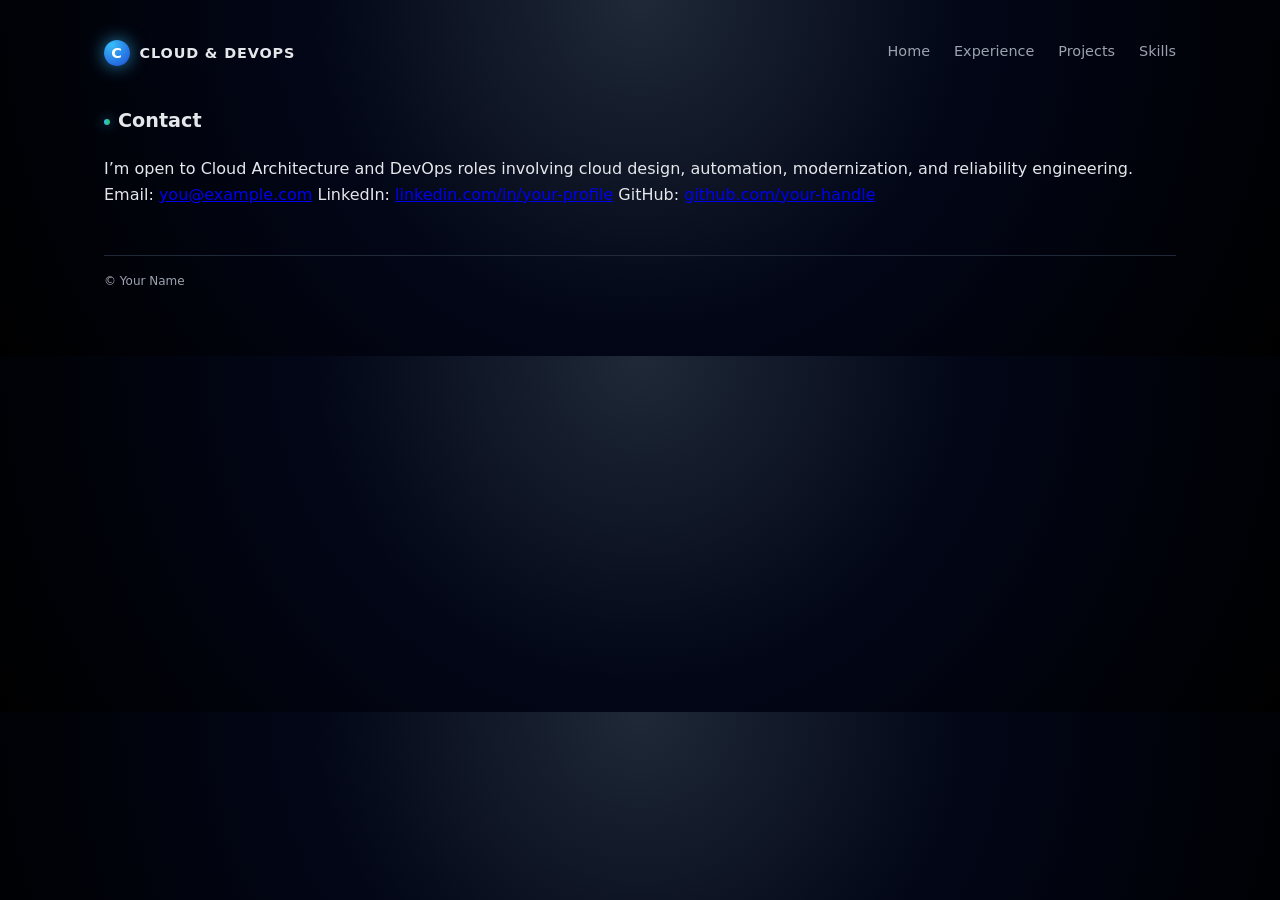
==== contact.html @ 9b435bad "Create contact.html" ====
<!DOCTYPE html>
<html lang="en">
<head>
  <meta charset="UTF-8" />
  <title>Contact — Cloud Architect & DevOps</title>
  <link rel="stylesheet" href="styles.css" />
</head>
<body>
  <main>
    <header>
      <div class="logo">
        <div class="logo-mark">C</div>
        <span>Cloud & DevOps</span>
      </div>
      <nav>
        <a href="index.html">Home</a>
        <a href="experience.html">Experience</a>
        <a href="projects.html">Projects</a>
        <a href="skills.html">Skills</a>
      </nav>
    </header>

    <h2 class="section-title"><span></span>Contact</h2>

    <p class="contact-text">
      I’m open to Cloud Architecture and DevOps roles involving cloud design, automation,
      modernization, and reliability engineering.
    </p>

    <div class="contact-list">
      <span>Email: <a href="mailto:you@example.com">you@example.com</a></span>
      <span>LinkedIn: <a href="#">linkedin.com/in/your-profile</a></span>
      <span>GitHub: <a href="#">github.com/your-handle</a></span>
    </div>

    <footer>
      <span>© <span id="year"></span> Your Name</span>
    </footer>
  </main>
  <script src="script.js"></script>
</body>
</html>
---- styles.css ----
/* === Global Theme === */
:root {
  --bg: #050816;
  --bg-alt: #0b1020;
  --accent: #38bdf8;
  --accent2: #22c55e;
  --text: #e5e7eb;
  --muted: #9ca3af;
  --card: #111827;
  --border: #1f2937;
  --font: system-ui, -apple-system, BlinkMacSystemFont, "SF Pro Text", sans-serif;
}

* {
  margin: 0;
  padding: 0;
  box-sizing: border-box;
}

body {
  font-family: var(--font);
  background: radial-gradient(circle at top, #1f2937 0, #020617 45%, #000 100%);
  color: var(--text);
  line-height: 1.6;
}

/* === Layout === */
main {
  max-width: 1120px;
  margin: 0 auto;
  padding: 2.5rem 1.5rem 4rem;
}

/* === Navigation === */
header {
  display: flex;
  justify-content: space-between;
  align-items: center;
  margin-bottom: 2.5rem;
}

.logo {
  display: flex;
  align-items: center;
  gap: 0.6rem;
  font-weight: 600;
  letter-spacing: 0.06em;
  text-transform: uppercase;
  font-size: 0.9rem;
}

.logo-mark {
  width: 26px;
  height: 26px;
  border-radius: 999px;
  background: radial-gradient(circle at 30% 20%, #38bdf8, #1d4ed8);
  display: flex;
  align-items: center;
  justify-content: center;
  color: white;
  box-shadow: 0 0 18px rgba(56, 189, 248, 0.7);
}

nav {
  display: flex;
  gap: 1.5rem;
  font-size: 0.9rem;
  color: var(--muted);
}

nav a {
  color: inherit;
  text-decoration: none;
  position: relative;
  padding-bottom: 0.2rem;
}

nav a::after {
  content: "";
  position: absolute;
  left: 0;
  bottom: 0;
  width: 0;
  height: 2px;
  background: linear-gradient(to right, var(--accent), var(--accent2));
  transition: width 0.2s ease-out;
}

nav a:hover::after {
  width: 100%;
}

/* === Section Titles === */
.section-title {
  font-size: 1.2rem;
  font-weight: 600;
  margin-bottom: 1.2rem;
  display: flex;
  align-items: center;
  gap: 0.5rem;
}

.section-title span {
  width: 6px;
  height: 6px;
  border-radius: 999px;
  background: linear-gradient(to right, var(--accent), var(--accent2));
  box-shadow: 0 0 12px rgba(56, 189, 248, 0.7);
}

/* === Cards, grids, timelines, etc. === */
/* (same styling as before — I can expand these if you want more detail) */

footer {
  margin-top: 3rem;
  font-size: 0.75rem;
  color: var(--muted);
  display: flex;
  justify-content: space-between;
  border-top: 1px solid var(--border);
  padding-top: 1rem;
}
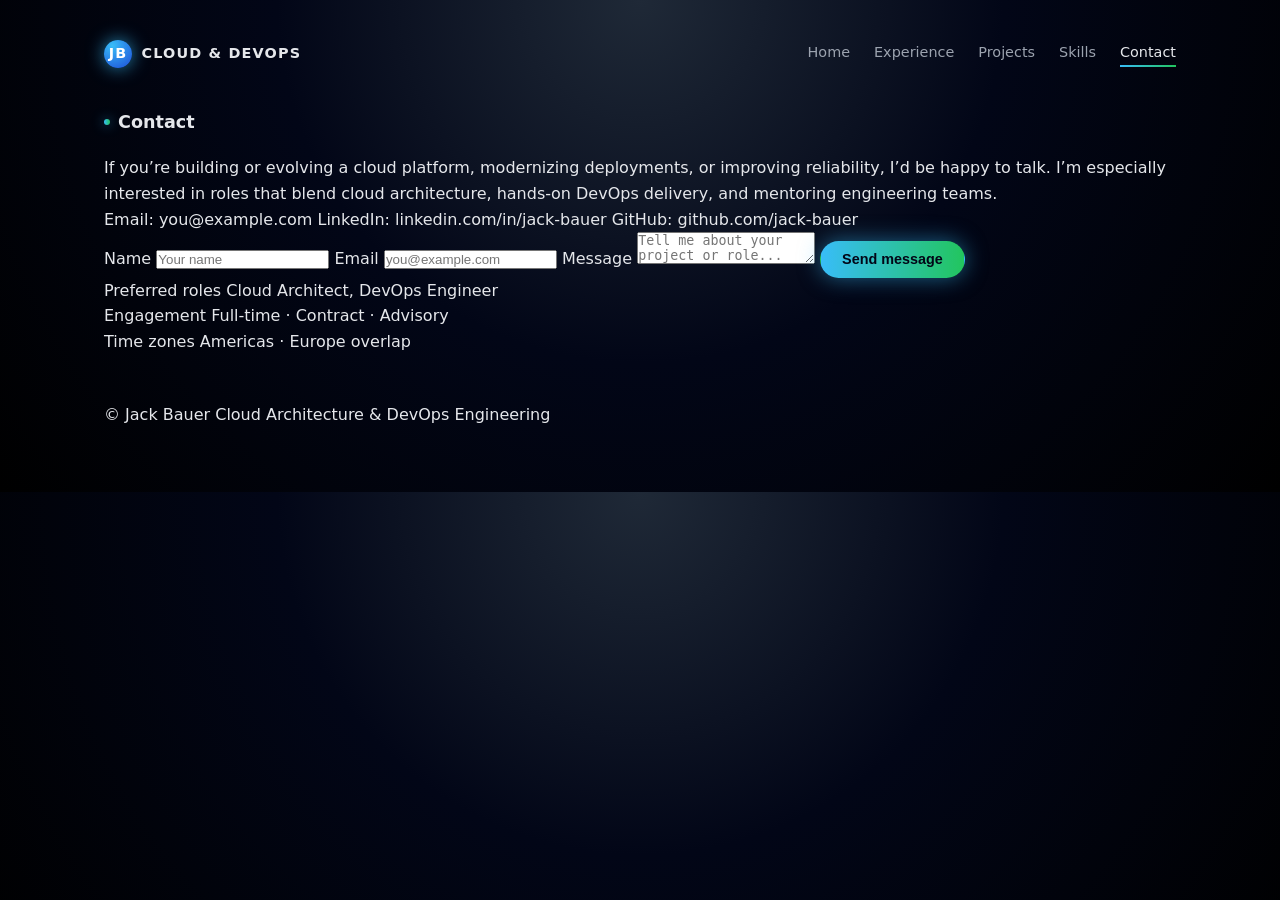
==== commit d00aa8ec: "Update contact.html" ====
--- a/contact.html
+++ b/contact.html
@@ -2,14 +2,15 @@
 <html lang="en">
 <head>
   <meta charset="UTF-8" />
-  <title>Contact — Cloud Architect & DevOps</title>
+  <title>Contact — Jack Bauer | Cloud Architect & DevOps Engineer</title>
+  <meta name="viewport" content="width=device-width, initial-scale=1" />
   <link rel="stylesheet" href="styles.css" />
 </head>
 <body>
   <main>
     <header>
       <div class="logo">
-        <div class="logo-mark">C</div>
+        <div class="logo-mark">JB</div>
         <span>Cloud & DevOps</span>
       </div>
       <nav>
@@ -17,26 +18,65 @@
         <a href="experience.html">Experience</a>
         <a href="projects.html">Projects</a>
         <a href="skills.html">Skills</a>
+        <a href="contact.html" class="active">Contact</a>
       </nav>
     </header>
 
-    <h2 class="section-title"><span></span>Contact</h2>
+    <section class="reveal">
+      <h2 class="section-title"><span></span>Contact</h2>
+      <div class="contact">
+        <div>
+          <p class="contact-text">
+            If you’re building or evolving a cloud platform, modernizing deployments, or improving reliability,
+            I’d be happy to talk. I’m especially interested in roles that blend cloud architecture, hands‑on DevOps
+            delivery, and mentoring engineering teams.
+          </p>
+          <div class="contact-list">
+            <span>Email: <a href="mailto:you@example.com">you@example.com</a></span>
+            <span>LinkedIn: <a href="#" target="_blank" rel="noreferrer">linkedin.com/in/jack-bauer</a></span>
+            <span>GitHub: <a href="#" target="_blank" rel="noreferrer">github.com/jack-bauer</a></span>
+          </div>
 
-    <p class="contact-text">
-      I’m open to Cloud Architecture and DevOps roles involving cloud design, automation,
-      modernization, and reliability engineering.
-    </p>
+          <form class="contact-form">
+            <label>
+              Name
+              <input type="text" name="name" placeholder="Your name" />
+            </label>
+            <label>
+              Email
+              <input type="email" name="email" placeholder="you@example.com" />
+            </label>
+            <label>
+              Message
+              <textarea name="message" placeholder="Tell me about your project or role..."></textarea>
+            </label>
+            <button type="submit" class="btn-primary">Send message</button>
+          </form>
+        </div>
 
-    <div class="contact-list">
-      <span>Email: <a href="mailto:you@example.com">you@example.com</a></span>
-      <span>LinkedIn: <a href="#">linkedin.com/in/your-profile</a></span>
-      <span>GitHub: <a href="#">github.com/your-handle</a></span>
-    </div>
+        <aside class="contact-card">
+          <div class="contact-card-row">
+            <span class="contact-card-label">Preferred roles</span>
+            <span class="contact-card-value">Cloud Architect, DevOps Engineer</span>
+          </div>
+          <div class="contact-card-row">
+            <span class="contact-card-label">Engagement</span>
+            <span class="contact-card-value">Full‑time · Contract · Advisory</span>
+          </div>
+          <div class="contact-card-row">
+            <span class="contact-card-label">Time zones</span>
+            <span class="contact-card-value">Americas · Europe overlap</span>
+          </div>
+        </aside>
+      </div>
+    </section>
 
     <footer>
-      <span>© <span id="year"></span> Your Name</span>
+      <span>© <span id="year"></span> Jack Bauer</span>
+      <span>Cloud Architecture & DevOps Engineering</span>
     </footer>
   </main>
+
   <script src="script.js"></script>
 </body>
 </html>
--- a/styles.css
+++ b/styles.css
@@ -1,16 +1,20 @@
-/* === Global Theme === */
+/* === Theme === */
 :root {
-  --bg: #050816;
-  --bg-alt: #0b1020;
+  --bg: #020617;
+  --bg-alt: #050816;
   --accent: #38bdf8;
+  --accent-soft: rgba(56, 189, 248, 0.12);
   --accent2: #22c55e;
   --text: #e5e7eb;
   --muted: #9ca3af;
-  --card: #111827;
-  --border: #1f2937;
+  --card: rgba(15, 23, 42, 0.85);
+  --border: rgba(148, 163, 184, 0.25);
+  --danger: #f97373;
+  --success: #4ade80;
   --font: system-ui, -apple-system, BlinkMacSystemFont, "SF Pro Text", sans-serif;
 }
 
+/* === Reset === */
 * {
   margin: 0;
   padding: 0;
@@ -19,9 +23,16 @@
 
 body {
   font-family: var(--font);
-  background: radial-gradient(circle at top, #1f2937 0, #020617 45%, #000 100%);
+  background:
+    radial-gradient(circle at top, #1f2937 0, #020617 45%, #000 100%);
   color: var(--text);
   line-height: 1.6;
+  -webkit-font-smoothing: antialiased;
+}
+
+a {
+  color: inherit;
+  text-decoration: none;
 }
 
 /* === Layout === */
@@ -31,7 +42,7 @@
   padding: 2.5rem 1.5rem 4rem;
 }
 
-/* === Navigation === */
+/* === Header / Nav === */
 header {
   display: flex;
   justify-content: space-between;
@@ -44,14 +55,14 @@
   align-items: center;
   gap: 0.6rem;
   font-weight: 600;
-  letter-spacing: 0.06em;
+  letter-spacing: 0.08em;
   text-transform: uppercase;
   font-size: 0.9rem;
 }
 
 .logo-mark {
-  width: 26px;
-  height: 26px;
+  width: 28px;
+  height: 28px;
   border-radius: 999px;
   background: radial-gradient(circle at 30% 20%, #38bdf8, #1d4ed8);
   display: flex;
@@ -59,6 +70,7 @@
   justify-content: center;
   color: white;
   box-shadow: 0 0 18px rgba(56, 189, 248, 0.7);
+  font-size: 0.9rem;
 }
 
 nav {
@@ -69,8 +81,6 @@
 }
 
 nav a {
-  color: inherit;
-  text-decoration: none;
   position: relative;
   padding-bottom: 0.2rem;
 }
@@ -90,9 +100,212 @@
   width: 100%;
 }
 
-/* === Section Titles === */
+nav a.active {
+  color: var(--text);
+}
+
+nav a.active::after {
+  width: 100%;
+}
+
+/* === Hero === */
+.hero {
+  display: grid;
+  grid-template-columns: minmax(0, 3fr) minmax(0, 2.2fr);
+  gap: 2.5rem;
+  align-items: center;
+  margin-bottom: 3.5rem;
+}
+
+.hero-title {
+  font-size: clamp(2.4rem, 4vw, 3.2rem);
+  font-weight: 700;
+  letter-spacing: -0.04em;
+  margin-bottom: 1rem;
+}
+
+.hero-title span {
+  background: linear-gradient(to right, var(--accent), var(--accent2));
+  -webkit-background-clip: text;
+  color: transparent;
+}
+
+.hero-subtitle {
+  color: var(--muted);
+  max-width: 34rem;
+  margin-bottom: 1.5rem;
+  font-size: 0.98rem;
+}
+
+.hero-tags {
+  display: flex;
+  flex-wrap: wrap;
+  gap: 0.5rem;
+  margin-bottom: 1.8rem;
+}
+
+.tag {
+  font-size: 0.75rem;
+  padding: 0.25rem 0.7rem;
+  border-radius: 999px;
+  border: 1px solid rgba(148, 163, 184, 0.4);
+  background: rgba(15, 23, 42, 0.7);
+  color: var(--muted);
+  backdrop-filter: blur(10px);
+}
+
+.hero-actions {
+  display: flex;
+  flex-wrap: wrap;
+  gap: 0.75rem;
+}
+
+.btn-primary,
+.btn-ghost {
+  border-radius: 999px;
+  padding: 0.6rem 1.3rem;
+  font-size: 0.9rem;
+  border: 1px solid transparent;
+  cursor: pointer;
+  display: inline-flex;
+  align-items: center;
+  gap: 0.4rem;
+  transition:
+    transform 0.15s ease-out,
+    box-shadow 0.15s ease-out,
+    background 0.15s ease-out,
+    border-color 0.15s ease-out;
+}
+
+.btn-primary {
+  background: linear-gradient(to right, var(--accent), var(--accent2));
+  color: #020617;
+  font-weight: 600;
+  box-shadow: 0 0 22px rgba(56, 189, 248, 0.5);
+}
+
+.btn-primary:hover {
+  transform: translateY(-1px);
+  box-shadow: 0 0 30px rgba(56, 189, 248, 0.7);
+}
+
+.btn-ghost {
+  background: rgba(15, 23, 42, 0.9);
+  border-color: rgba(148, 163, 184, 0.5);
+  color: var(--muted);
+}
+
+.btn-ghost:hover {
+  background: rgba(15, 23, 42, 1);
+  border-color: var(--accent);
+  color: var(--text);
+}
+
+/* === Hero right (photo + meta) === */
+.hero-right {
+  position: relative;
+  padding: 1.4rem;
+  border-radius: 1.4rem;
+  background:
+    radial-gradient(circle at top left, rgba(56, 189, 248, 0.18), transparent 55%),
+    radial-gradient(circle at bottom right, rgba(34, 197, 94, 0.16), transparent 55%),
+    rgba(15, 23, 42, 0.9);
+  border: 1px solid var(--border);
+  box-shadow: 0 24px 60px rgba(15, 23, 42, 0.9);
+  overflow: hidden;
+  backdrop-filter: blur(18px);
+}
+
+.hero-photo-wrapper {
+  position: relative;
+  width: 110px;
+  height: 110px;
+  border-radius: 999px;
+  padding: 3px;
+  background: conic-gradient(from 180deg, var(--accent), var(--accent2), var(--accent));
+  margin-bottom: 1rem;
+  animation: spin-slow 18s linear infinite;
+}
+
+.hero-photo-inner {
+  width: 100%;
+  height: 100%;
+  border-radius: inherit;
+  background: #020617;
+  display: flex;
+  align-items: center;
+  justify-content: center;
+  overflow: hidden;
+}
+
+.hero-photo-inner img {
+  width: 100%;
+  height: 100%;
+  object-fit: cover;
+}
+
+.hero-name {
+  font-weight: 600;
+  margin-bottom: 0.15rem;
+}
+
+.hero-role {
+  font-size: 0.9rem;
+  color: var(--muted);
+  margin-bottom: 1.2rem;
+}
+
+.hero-meta {
+  display: grid;
+  grid-template-columns: repeat(2, minmax(0, 1fr));
+  gap: 0.75rem;
+  margin-bottom: 1.2rem;
+  font-size: 0.8rem;
+}
+
+.meta-item {
+  padding: 0.6rem 0.7rem;
+  border-radius: 0.75rem;
+  background: rgba(15, 23, 42, 0.9);
+  border: 1px solid rgba(31, 41, 55, 0.9);
+}
+
+.meta-label {
+  color: var(--muted);
+  font-size: 0.75rem;
+  margin-bottom: 0.1rem;
+}
+
+.meta-value {
+  font-weight: 500;
+  font-size: 0.85rem;
+}
+
+.hero-clouds {
+  margin-top: 0.6rem;
+  padding-top: 0.7rem;
+  border-top: 1px dashed rgba(55, 65, 81, 0.8);
+  display: flex;
+  flex-wrap: wrap;
+  gap: 0.4rem;
+  font-size: 0.72rem;
+  color: var(--muted);
+}
+
+.hero-clouds span {
+  padding: 0.2rem 0.55rem;
+  border-radius: 999px;
+  background: rgba(15, 23, 42, 0.9);
+  border: 1px solid rgba(55, 65, 81, 0.9);
+}
+
+/* === Section titles === */
+section {
+  margin-bottom: 3rem;
+}
+
 .section-title {
-  font-size: 1.2rem;
+  font-size: 1.1rem;
   font-weight: 600;
   margin-bottom: 1.2rem;
   display: flex;
@@ -108,15 +321,83 @@
   box-shadow: 0 0 12px rgba(56, 189, 248, 0.7);
 }
 
-/* === Cards, grids, timelines, etc. === */
-/* (same styling as before — I can expand these if you want more detail) */
-
-footer {
-  margin-top: 3rem;
-  font-size: 0.75rem;
-  color: var(--muted);
+/* === Metrics === */
+.metrics {
+  display: grid;
+  grid-template-columns: repeat(4, minmax(0, 1fr));
+  gap: 1rem;
+}
+
+.metric {
+  background: var(--card);
+  border-radius: 0.9rem;
+  border: 1px solid var(--border);
+  padding: 0.9rem;
+  font-size: 0.8rem;
+  backdrop-filter: blur(14px);
+  box-shadow: 0 18px 40px rgba(15, 23, 42, 0.9);
+}
+
+.metric-label {
+  color: var(--muted);
+  margin-bottom: 0.2rem;
+}
+
+.metric-value {
+  font-size: 1.1rem;
+  font-weight: 600;
+}
+
+.metric-trend {
+  font-size: 0.7rem;
+  margin-top: 0.1rem;
+}
+
+.metric-trend.positive {
+  color: var(--success);
+}
+
+.metric-trend.negative {
+  color: var(--danger);
+}
+
+/* === Timeline (Experience) === */
+.timeline {
+  border-left: 1px solid rgba(55, 65, 81, 0.9);
+  padding-left: 1.2rem;
+  margin-left: 0.4rem;
+  display: grid;
+  gap: 1.6rem;
+}
+
+.timeline-item {
+  position: relative;
+  background: var(--card);
+  border-radius: 1rem;
+  border: 1px solid var(--border);
+  padding: 1rem;
+  box-shadow: 0 18px 40px rgba(15, 23, 42, 0.9);
+}
+
+.timeline-item::before {
+  content: "";
+  position: absolute;
+  left: -1.55rem;
+  top: 1.1rem;
+  width: 11px;
+  height: 11px;
+  border-radius: 999px;
+  background: #020617;
+  border: 2px solid var(--accent);
+  box-shadow: 0 0 10px rgba(56, 189, 248, 0.7);
+}
+
+.timeline-header {
   display: flex;
   justify-content: space-between;
-  border-top: 1px solid var(--border);
-  padding-top: 1rem;
-}
+  gap: 1rem;
+  margin-bottom: 0.3rem;
+}
+
+.timeline-role {
+  font-weight
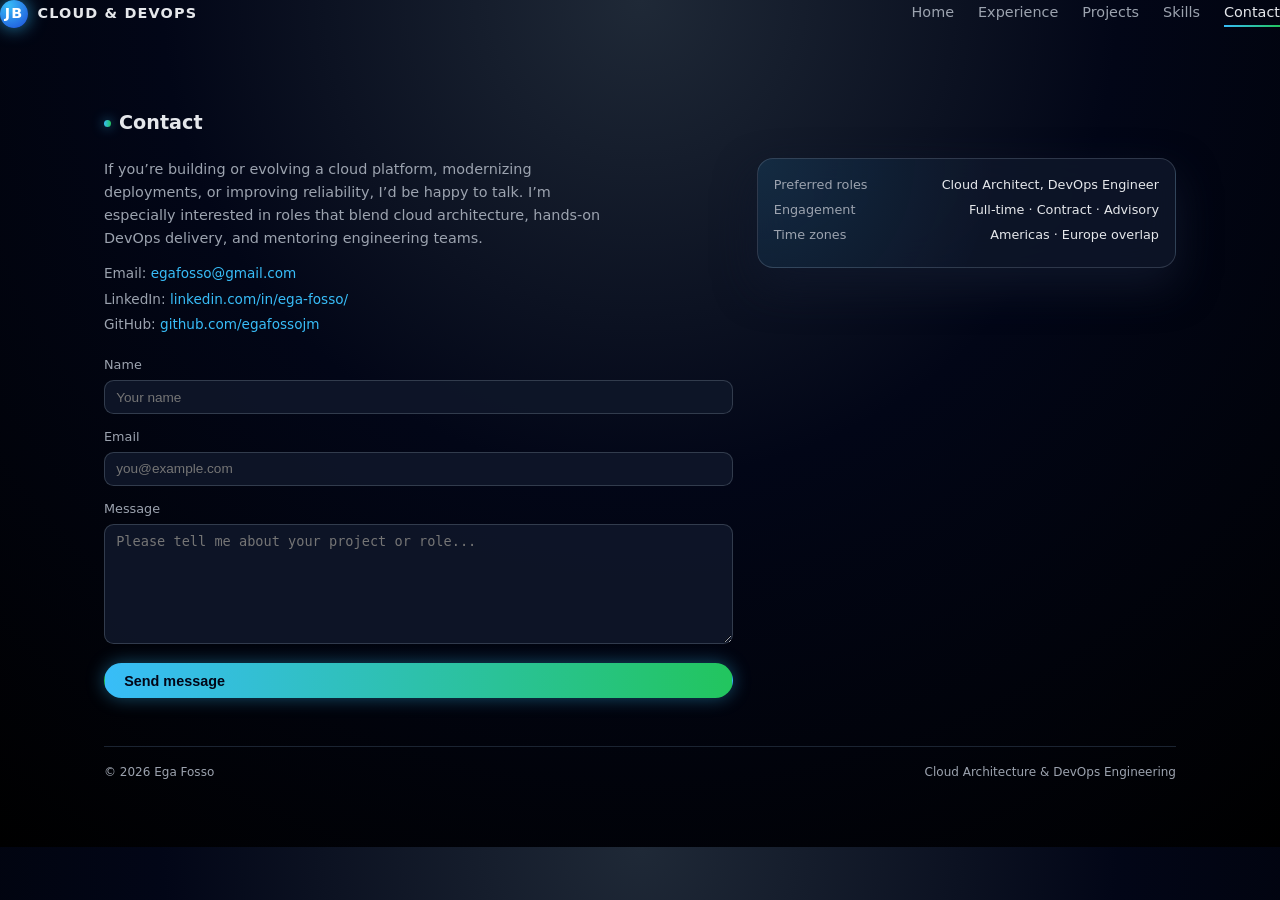
==== commit bcc7acfc: "test partial loaders" ====
--- a/contact.html
+++ b/contact.html
@@ -2,25 +2,15 @@
 <html lang="en">
 <head>
   <meta charset="UTF-8" />
-  <title>Contact — Jack Bauer | Cloud Architect & DevOps Engineer</title>
+  <title>Contact — Ega Fosso | Cloud Architect & DevOps Engineer</title>
   <meta name="viewport" content="width=device-width, initial-scale=1" />
   <link rel="stylesheet" href="styles.css" />
 </head>
 <body>
+  <div id="header"></div>
+  <script src="loader.js"></script>
   <main>
-    <header>
-      <div class="logo">
-        <div class="logo-mark">JB</div>
-        <span>Cloud & DevOps</span>
-      </div>
-      <nav>
-        <a href="index.html">Home</a>
-        <a href="experience.html">Experience</a>
-        <a href="projects.html">Projects</a>
-        <a href="skills.html">Skills</a>
-        <a href="contact.html" class="active">Contact</a>
-      </nav>
-    </header>
+
 
     <section class="reveal">
       <h2 class="section-title"><span></span>Contact</h2>
@@ -32,9 +22,9 @@
             delivery, and mentoring engineering teams.
           </p>
           <div class="contact-list">
-            <span>Email: <a href="mailto:you@example.com">you@example.com</a></span>
-            <span>LinkedIn: <a href="#" target="_blank" rel="noreferrer">linkedin.com/in/jack-bauer</a></span>
-            <span>GitHub: <a href="#" target="_blank" rel="noreferrer">github.com/jack-bauer</a></span>
+            <span>Email: <a href="mailto:egafosso@gmail.com">egafosso@gmail.com</a></span>
+            <span>LinkedIn: <a href="https://www.linkedin.com/in/ega-fosso/" target="_blank" rel="noreferrer">linkedin.com/in/ega-fosso/</a></span>
+            <span>GitHub: <a href="https://github.com/egafossojm" target="_blank" rel="noreferrer">github.com/egafossojm</a></span>
           </div>
 
           <form class="contact-form">
@@ -48,7 +38,7 @@
             </label>
             <label>
               Message
-              <textarea name="message" placeholder="Tell me about your project or role..."></textarea>
+              <textarea name="message" placeholder="Please tell me about your project or role..."></textarea>
             </label>
             <button type="submit" class="btn-primary">Send message</button>
           </form>
@@ -72,7 +62,7 @@
     </section>
 
     <footer>
-      <span>© <span id="year"></span> Jack Bauer</span>
+      <span>© <span id="year"></span> Ega Fosso</span>
       <span>Cloud Architecture & DevOps Engineering</span>
     </footer>
   </main>
--- a/styles.css
+++ b/styles.css
@@ -1,20 +1,16 @@
-/* === Theme === */
 :root {
   --bg: #020617;
   --bg-alt: #050816;
   --accent: #38bdf8;
+  --accent2: #22c55e;
   --accent-soft: rgba(56, 189, 248, 0.12);
-  --accent2: #22c55e;
   --text: #e5e7eb;
   --muted: #9ca3af;
   --card: rgba(15, 23, 42, 0.85);
   --border: rgba(148, 163, 184, 0.25);
-  --danger: #f97373;
-  --success: #4ade80;
   --font: system-ui, -apple-system, BlinkMacSystemFont, "SF Pro Text", sans-serif;
 }
 
-/* === Reset === */
 * {
   margin: 0;
   padding: 0;
@@ -35,14 +31,14 @@
   text-decoration: none;
 }
 
-/* === Layout === */
 main {
   max-width: 1120px;
   margin: 0 auto;
   padding: 2.5rem 1.5rem 4rem;
 }
 
-/* === Header / Nav === */
+/* ====== Header / Nav ====== */
+
 header {
   display: flex;
   justify-content: space-between;
@@ -108,17 +104,40 @@
   width: 100%;
 }
 
-/* === Hero === */
+/* ====== Sections / Titles ====== */
+
+section {
+  margin-bottom: 3rem;
+}
+
+.section-title {
+  font-size: 1.2rem;
+  font-weight: 600;
+  margin-bottom: 1.2rem;
+  display: flex;
+  align-items: center;
+  gap: 0.5rem;
+}
+
+.section-title span {
+  width: 7px;
+  height: 7px;
+  border-radius: 999px;
+  background: linear-gradient(to right, var(--accent), var(--accent2));
+  box-shadow: 0 0 12px rgba(56, 189, 248, 0.7);
+}
+
+/* ====== Hero (Home) ====== */
+
 .hero {
   display: grid;
   grid-template-columns: minmax(0, 3fr) minmax(0, 2.2fr);
   gap: 2.5rem;
   align-items: center;
-  margin-bottom: 3.5rem;
 }
 
 .hero-title {
-  font-size: clamp(2.4rem, 4vw, 3.2rem);
+  font-size: clamp(2.4rem, 4vw, 3.1rem);
   font-weight: 700;
   letter-spacing: -0.04em;
   margin-bottom: 1rem;
@@ -146,12 +165,11 @@
 
 .tag {
   font-size: 0.75rem;
-  padding: 0.25rem 0.7rem;
+  padding: 0.25rem 0.6rem;
   border-radius: 999px;
   border: 1px solid rgba(148, 163, 184, 0.4);
   background: rgba(15, 23, 42, 0.7);
   color: var(--muted);
-  backdrop-filter: blur(10px);
 }
 
 .hero-actions {
@@ -163,7 +181,7 @@
 .btn-primary,
 .btn-ghost {
   border-radius: 999px;
-  padding: 0.6rem 1.3rem;
+  padding: 0.55rem 1.2rem;
   font-size: 0.9rem;
   border: 1px solid transparent;
   cursor: pointer;
@@ -181,12 +199,12 @@
   background: linear-gradient(to right, var(--accent), var(--accent2));
   color: #020617;
   font-weight: 600;
-  box-shadow: 0 0 22px rgba(56, 189, 248, 0.5);
+  box-shadow: 0 0 18px rgba(56, 189, 248, 0.4);
 }
 
 .btn-primary:hover {
   transform: translateY(-1px);
-  box-shadow: 0 0 30px rgba(56, 189, 248, 0.7);
+  box-shadow: 0 0 26px rgba(56, 189, 248, 0.6);
 }
 
 .btn-ghost {
@@ -201,7 +219,8 @@
   color: var(--text);
 }
 
-/* === Hero right (photo + meta) === */
+/* Hero right (photo + card) */
+
 .hero-right {
   position: relative;
   padding: 1.4rem;
@@ -218,24 +237,21 @@
 
 .hero-photo-wrapper {
   position: relative;
-  width: 110px;
-  height: 110px;
+  width: 120px;
+  height: 120px;
   border-radius: 999px;
   padding: 3px;
   background: conic-gradient(from 180deg, var(--accent), var(--accent2), var(--accent));
   margin-bottom: 1rem;
-  animation: spin-slow 18s linear infinite;
+  animation: float 6s ease-in-out infinite;
 }
 
 .hero-photo-inner {
   width: 100%;
   height: 100%;
   border-radius: inherit;
+  overflow: hidden;
   background: #020617;
-  display: flex;
-  align-items: center;
-  justify-content: center;
-  overflow: hidden;
 }
 
 .hero-photo-inner img {
@@ -252,7 +268,13 @@
 .hero-role {
   font-size: 0.9rem;
   color: var(--muted);
-  margin-bottom: 1.2rem;
+  margin-bottom: 0.8rem;
+}
+
+.hero-bio {
+  font-size: 0.85rem;
+  color: #d1d5db;
+  margin-bottom: 1rem;
 }
 
 .hero-meta {
@@ -299,29 +321,8 @@
   border: 1px solid rgba(55, 65, 81, 0.9);
 }
 
-/* === Section titles === */
-section {
-  margin-bottom: 3rem;
-}
-
-.section-title {
-  font-size: 1.1rem;
-  font-weight: 600;
-  margin-bottom: 1.2rem;
-  display: flex;
-  align-items: center;
-  gap: 0.5rem;
-}
-
-.section-title span {
-  width: 6px;
-  height: 6px;
-  border-radius: 999px;
-  background: linear-gradient(to right, var(--accent), var(--accent2));
-  box-shadow: 0 0 12px rgba(56, 189, 248, 0.7);
-}
-
-/* === Metrics === */
+/* ====== Metrics (Home) ====== */
+
 .metrics {
   display: grid;
   grid-template-columns: repeat(4, minmax(0, 1fr));
@@ -332,10 +333,9 @@
   background: var(--card);
   border-radius: 0.9rem;
   border: 1px solid var(--border);
-  padding: 0.9rem;
+  padding: 0.8rem;
   font-size: 0.8rem;
-  backdrop-filter: blur(14px);
-  box-shadow: 0 18px 40px rgba(15, 23, 42, 0.9);
+  backdrop-filter: blur(16px);
 }
 
 .metric-label {
@@ -351,17 +351,11 @@
 .metric-trend {
   font-size: 0.7rem;
   margin-top: 0.1rem;
-}
-
-.metric-trend.positive {
-  color: var(--success);
-}
-
-.metric-trend.negative {
-  color: var(--danger);
-}
-
-/* === Timeline (Experience) === */
+  color: #4ade80;
+}
+
+/* ====== Timeline (Experience) ====== */
+
 .timeline {
   border-left: 1px solid rgba(55, 65, 81, 0.9);
   padding-left: 1.2rem;
@@ -376,7 +370,7 @@
   border-radius: 1rem;
   border: 1px solid var(--border);
   padding: 1rem;
-  box-shadow: 0 18px 40px rgba(15, 23, 42, 0.9);
+  backdrop-filter: blur(16px);
 }
 
 .timeline-item::before {
@@ -400,4 +394,330 @@
 }
 
 .timeline-role {
-  font-weight
+  font-weight: 500;
+  font-size: 0.95rem;
+}
+
+.timeline-company {
+  color: var(--muted);
+  font-size: 0.85rem;
+}
+
+.timeline-meta {
+  font-size: 0.78rem;
+  color: var(--muted);
+  margin-bottom: 0.4rem;
+}
+
+.timeline-body {
+  font-size: 0.85rem;
+  color: #d1d5db;
+}
+
+.timeline-body ul {
+  margin-top: 0.3rem;
+  padding-left: 1.1rem;
+}
+
+.timeline-body li {
+  margin-bottom: 0.2rem;
+}
+
+/* ====== Cards / Grid (Projects) ====== */
+
+.grid {
+  display: grid;
+  grid-template-columns: repeat(3, minmax(0, 1fr));
+  gap: 1.2rem;
+}
+
+.card {
+  background:
+    radial-gradient(circle at top left, var(--accent-soft), transparent 55%),
+    var(--card);
+  border-radius: 1rem;
+  border: 1px solid var(--border);
+  padding: 1rem;
+  font-size: 0.85rem;
+  display: flex;
+  flex-direction: column;
+  gap: 0.5rem;
+  box-shadow: 0 18px 40px rgba(15, 23, 42, 0.9);
+  backdrop-filter: blur(18px);
+  transform: translateY(0);
+  transition: transform 0.18s ease-out, box-shadow 0.18s ease-out, border-color 0.18s ease-out;
+}
+
+.card:hover {
+  transform: translateY(-4px);
+  box-shadow: 0 26px 60px rgba(15, 23, 42, 1);
+  border-color: rgba(56, 189, 248, 0.6);
+}
+
+.card-header {
+  display: flex;
+  justify-content: space-between;
+  align-items: center;
+  gap: 0.5rem;
+}
+
+.card-title {
+  font-weight: 500;
+  font-size: 0.95rem;
+}
+
+.card-pill {
+  font-size: 0.7rem;
+  padding: 0.15rem 0.5rem;
+  border-radius: 999px;
+  background: rgba(15, 23, 42, 0.9);
+  border: 1px solid rgba(55, 65, 81, 0.9);
+  color: var(--muted);
+}
+
+.card-body {
+  color: #d1d5db;
+}
+
+.card-tags {
+  display: flex;
+  flex-wrap: wrap;
+  gap: 0.35rem;
+  margin-top: 0.2rem;
+}
+
+.card-tags span {
+  font-size: 0.7rem;
+  padding: 0.15rem 0.45rem;
+  border-radius: 999px;
+  background: rgba(15, 23, 42, 0.9);
+  border: 1px solid rgba(31, 41, 55, 0.9);
+  color: var(--muted);
+}
+
+.card-links {
+  margin-top: 0.4rem;
+  font-size: 0.78rem;
+  display: flex;
+  gap: 0.7rem;
+}
+
+.card-links a {
+  color: var(--accent);
+}
+
+.card-links a:hover {
+  text-decoration: underline;
+}
+
+/* ====== Skills ====== */
+
+.skills-grid {
+  display: grid;
+  grid-template-columns: repeat(4, minmax(0, 1fr));
+  gap: 1rem;
+  font-size: 0.8rem;
+}
+
+.skills-group {
+  background: var(--card);
+  border-radius: 0.9rem;
+  border: 1px solid var(--border);
+  padding: 0.8rem;
+  backdrop-filter: blur(16px);
+}
+
+.skills-group-title {
+  font-size: 0.8rem;
+  text-transform: uppercase;
+  letter-spacing: 0.08em;
+  color: var(--muted);
+  margin-bottom: 0.4rem;
+}
+
+.skills-group ul {
+  list-style: none;
+}
+
+.skills-group li {
+  margin-bottom: 0.2rem;
+  color: #e5e7eb;
+}
+
+/* ====== Contact ====== */
+
+.contact {
+  display: grid;
+  grid-template-columns: minmax(0, 3fr) minmax(0, 2fr);
+  gap: 1.5rem;
+  align-items: flex-start;
+}
+
+.contact-text {
+  font-size: 0.9rem;
+  color: var(--muted);
+  max-width: 32rem;
+  margin-bottom: 0.8rem;
+}
+
+.contact-list {
+  font-size: 0.85rem;
+  display: grid;
+  gap: 0.25rem;
+}
+
+.contact-list span {
+  color: var(--muted);
+}
+
+.contact-list a {
+  color: var(--accent);
+}
+
+.contact-list a:hover {
+  text-decoration: underline;
+}
+
+.contact-card {
+  background:
+    radial-gradient(circle at top left, var(--accent-soft), transparent 55%),
+    var(--card);
+  border-radius: 1rem;
+  border: 1px solid var(--border);
+  padding: 1rem;
+  font-size: 0.8rem;
+  box-shadow: 0 18px 40px rgba(15, 23, 42, 0.9);
+  backdrop-filter: blur(18px);
+}
+
+.contact-card-row {
+  display: flex;
+  justify-content: space-between;
+  margin-bottom: 0.3rem;
+  gap: 0.5rem;
+}
+
+.contact-card-label {
+  color: var(--muted);
+}
+
+.contact-card-value {
+  font-weight: 500;
+}
+
+.contact-form {
+  margin-top: 1.2rem;
+  display: grid;
+  gap: 0.8rem;
+}
+
+.contact-form label {
+  font-size: 0.8rem;
+  color: var(--muted);
+}
+
+.contact-form input,
+.contact-form textarea {
+  width: 100%;
+  margin-top: 0.25rem;
+  padding: 0.55rem 0.7rem;
+  border-radius: 0.6rem;
+  border: 1px solid rgba(55, 65, 81, 0.9);
+  background: rgba(15, 23, 42, 0.9);
+  color: var(--text);
+  font-size: 0.85rem;
+}
+
+.contact-form textarea {
+  min-height: 120px;
+  resize: vertical;
+}
+
+/* ====== Footer ====== */
+
+footer {
+  margin-top: 3rem;
+  font-size: 0.75rem;
+  color: var(--muted);
+  display: flex;
+  justify-content: space-between;
+  gap: 1rem;
+  border-top: 1px solid rgba(31, 41, 55, 0.9);
+  padding-top: 1rem;
+}
+
+/* ====== Animations / Scroll reveal ====== */
+
+@keyframes fade-up {
+  from {
+    opacity: 0;
+    transform: translateY(12px);
+  }
+  to {
+    opacity: 1;
+    transform: translateY(0);
+  }
+}
+
+@keyframes float {
+  0%, 100% {
+    transform: translateY(0);
+  }
+  50% {
+    transform: translateY(-6px);
+  }
+}
+
+.reveal {
+  opacity: 0;
+  transform: translateY(16px);
+  transition: opacity 0.5s ease-out, transform 0.5s ease-out;
+}
+
+.reveal.visible {
+  opacity: 1;
+  transform: translateY(0);
+}
+
+/* ====== Responsive ====== */
+
+@media (max-width: 960px) {
+  .hero {
+    grid-template-columns: minmax(0, 1fr);
+  }
+  .hero-right {
+    order: -1;
+  }
+  .grid {
+    grid-template-columns: repeat(2, minmax(0, 1fr));
+  }
+  .skills-grid,
+  .metrics {
+    grid-template-columns: repeat(2, minmax(0, 1fr));
+  }
+  .contact {
+    grid-template-columns: minmax(0, 1fr);
+  }
+}
+
+@media (max-width: 640px) {
+  header {
+    flex-direction: column;
+    align-items: flex-start;
+    gap: 0.8rem;
+  }
+  nav {
+    font-size: 0.8rem;
+    gap: 1rem;
+  }
+  .grid {
+    grid-template-columns: minmax(0, 1fr);
+  }
+  .skills-grid,
+  .metrics {
+    grid-template-columns: minmax(0, 1fr);
+  }
+  main {
+    padding-inline: 1rem;
+  }
+}
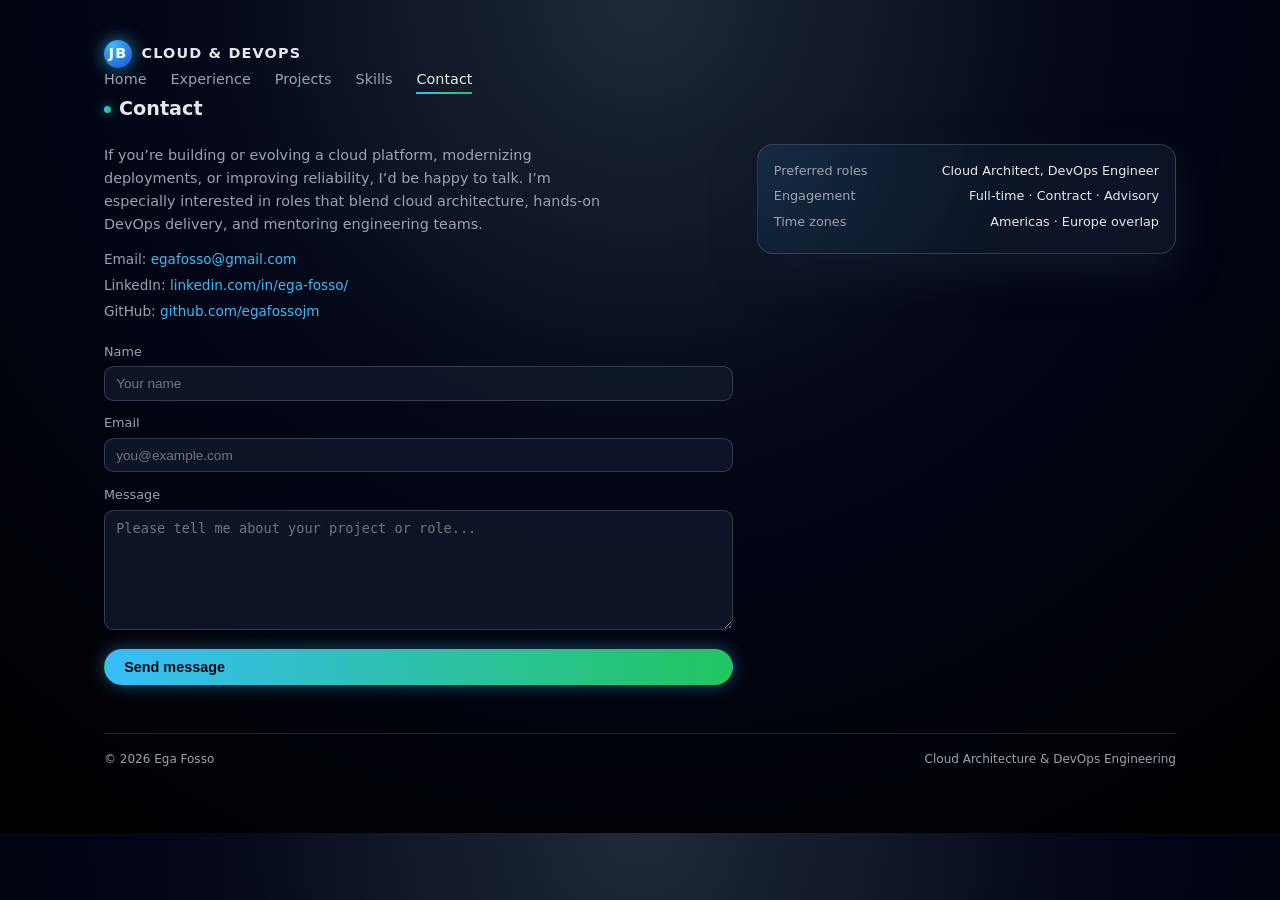
==== commit 326f99e1: "Fix header design" ====
--- a/contact.html
+++ b/contact.html
@@ -7,10 +7,9 @@
   <link rel="stylesheet" href="styles.css" />
 </head>
 <body>
-  <div id="header"></div>
-  <script src="loader.js"></script>
   <main>
-
+    <div id="header"></div>
+    <script src="loader.js"></script>
 
     <section class="reveal">
       <h2 class="section-title"><span></span>Contact</h2>
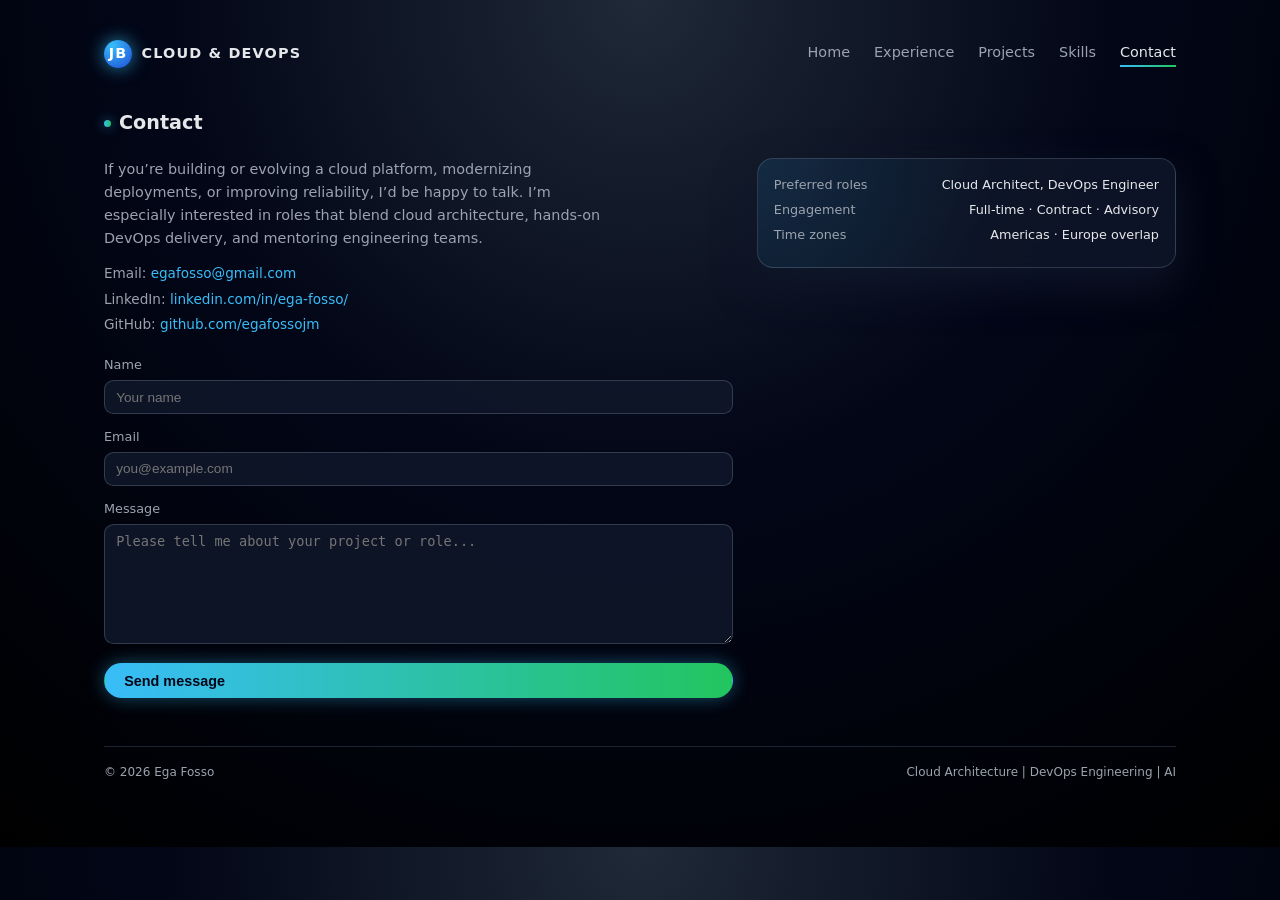
==== commit ed870309: "Insert Footers" ====
--- a/contact.html
+++ b/contact.html
@@ -60,10 +60,8 @@
       </div>
     </section>
 
-    <footer>
-      <span>© <span id="year"></span> Ega Fosso</span>
-      <span>Cloud Architecture & DevOps Engineering</span>
-    </footer>
+    <div id="footer"></div>
+    <script src="loader.js"></script>
   </main>
 
   <script src="script.js"></script>
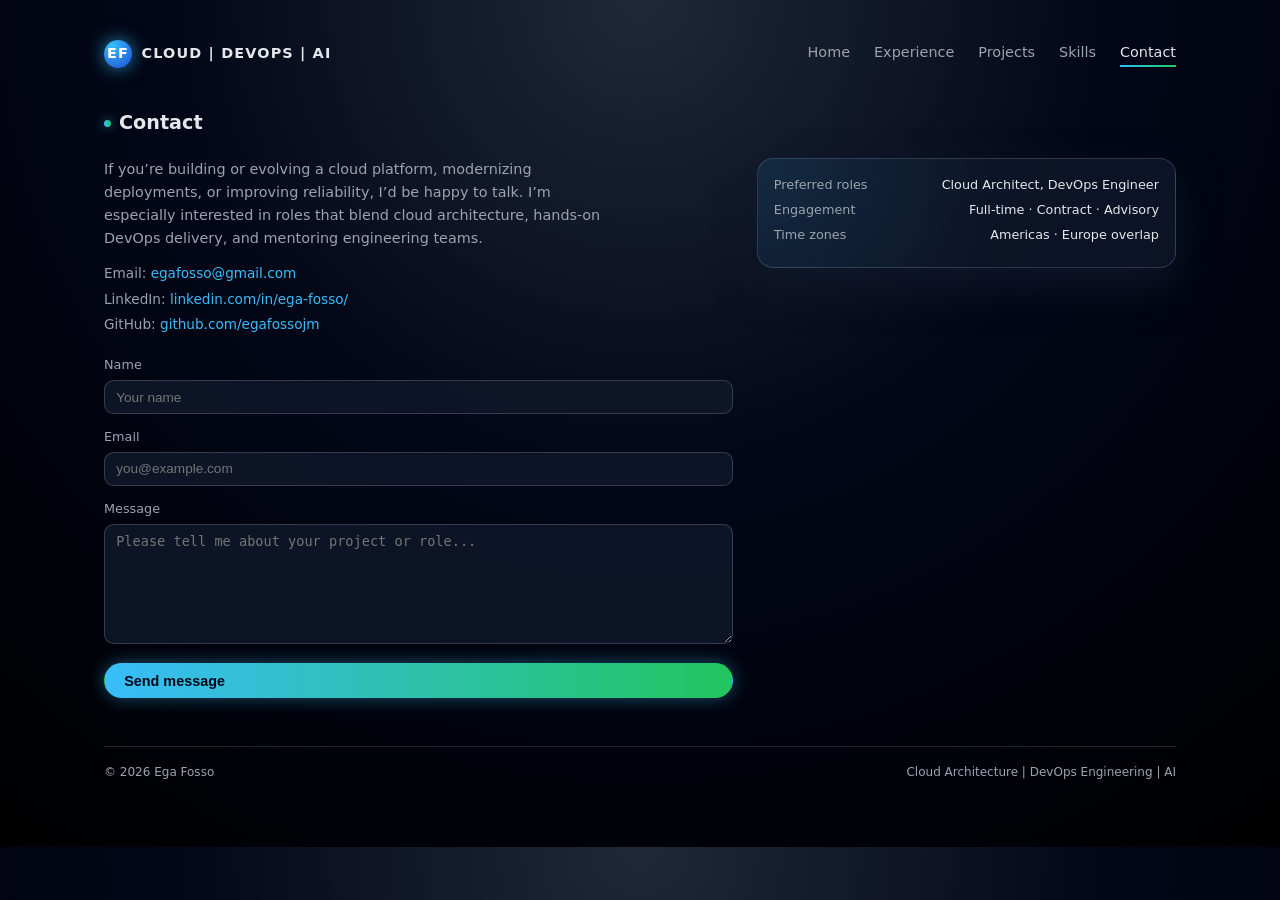
==== commit c6020404: "Customize pages" ====
--- a/contact.html
+++ b/contact.html
@@ -9,7 +9,6 @@
 <body>
   <main>
     <div id="header"></div>
-    <script src="loader.js"></script>
 
     <section class="reveal">
       <h2 class="section-title"><span></span>Contact</h2>
@@ -61,9 +60,9 @@
     </section>
 
     <div id="footer"></div>
-    <script src="loader.js"></script>
   </main>
-
+  
+  <script src="loader.js"></script>
   <script src="script.js"></script>
 </body>
 </html>
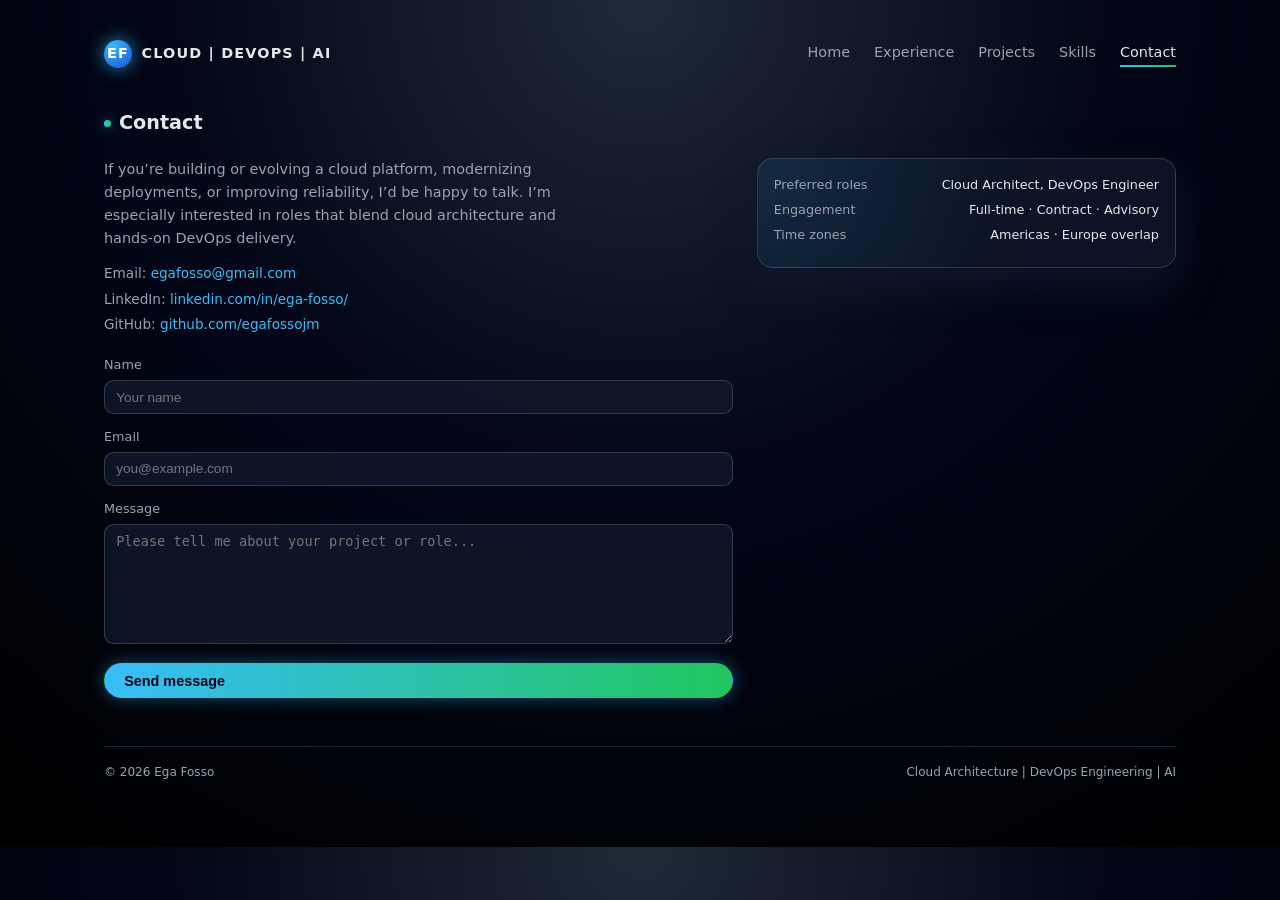
==== commit 203ce709: "Updated Home and Contact" ====
--- a/contact.html
+++ b/contact.html
@@ -16,8 +16,8 @@
         <div>
           <p class="contact-text">
             If you’re building or evolving a cloud platform, modernizing deployments, or improving reliability,
-            I’d be happy to talk. I’m especially interested in roles that blend cloud architecture, hands‑on DevOps
-            delivery, and mentoring engineering teams.
+            I’d be happy to talk. I’m especially interested in roles that blend cloud architecture and hands‑on DevOps
+            delivery.
           </p>
           <div class="contact-list">
             <span>Email: <a href="mailto:egafosso@gmail.com">egafosso@gmail.com</a></span>
--- a/styles.css
+++ b/styles.css
@@ -146,6 +146,7 @@
 .hero-title span {
   background: linear-gradient(to right, var(--accent), var(--accent2));
   -webkit-background-clip: text;
+  background-clip: text;
   color: transparent;
 }
 
@@ -219,6 +220,22 @@
   color: var(--text);
 }
 
+/* Banner (photo + card) */
+
+.banner-photo-inner {
+  width: 100%;
+  height: 100%;
+  border-radius: inherit;
+  overflow: hidden;
+  background: #020617;
+}
+
+.banner-photo-inner img {
+  width: 100%;
+  height: 100%;
+  object-fit: cover;
+}
+
 /* Hero right (photo + card) */
 
 .hero-right {
